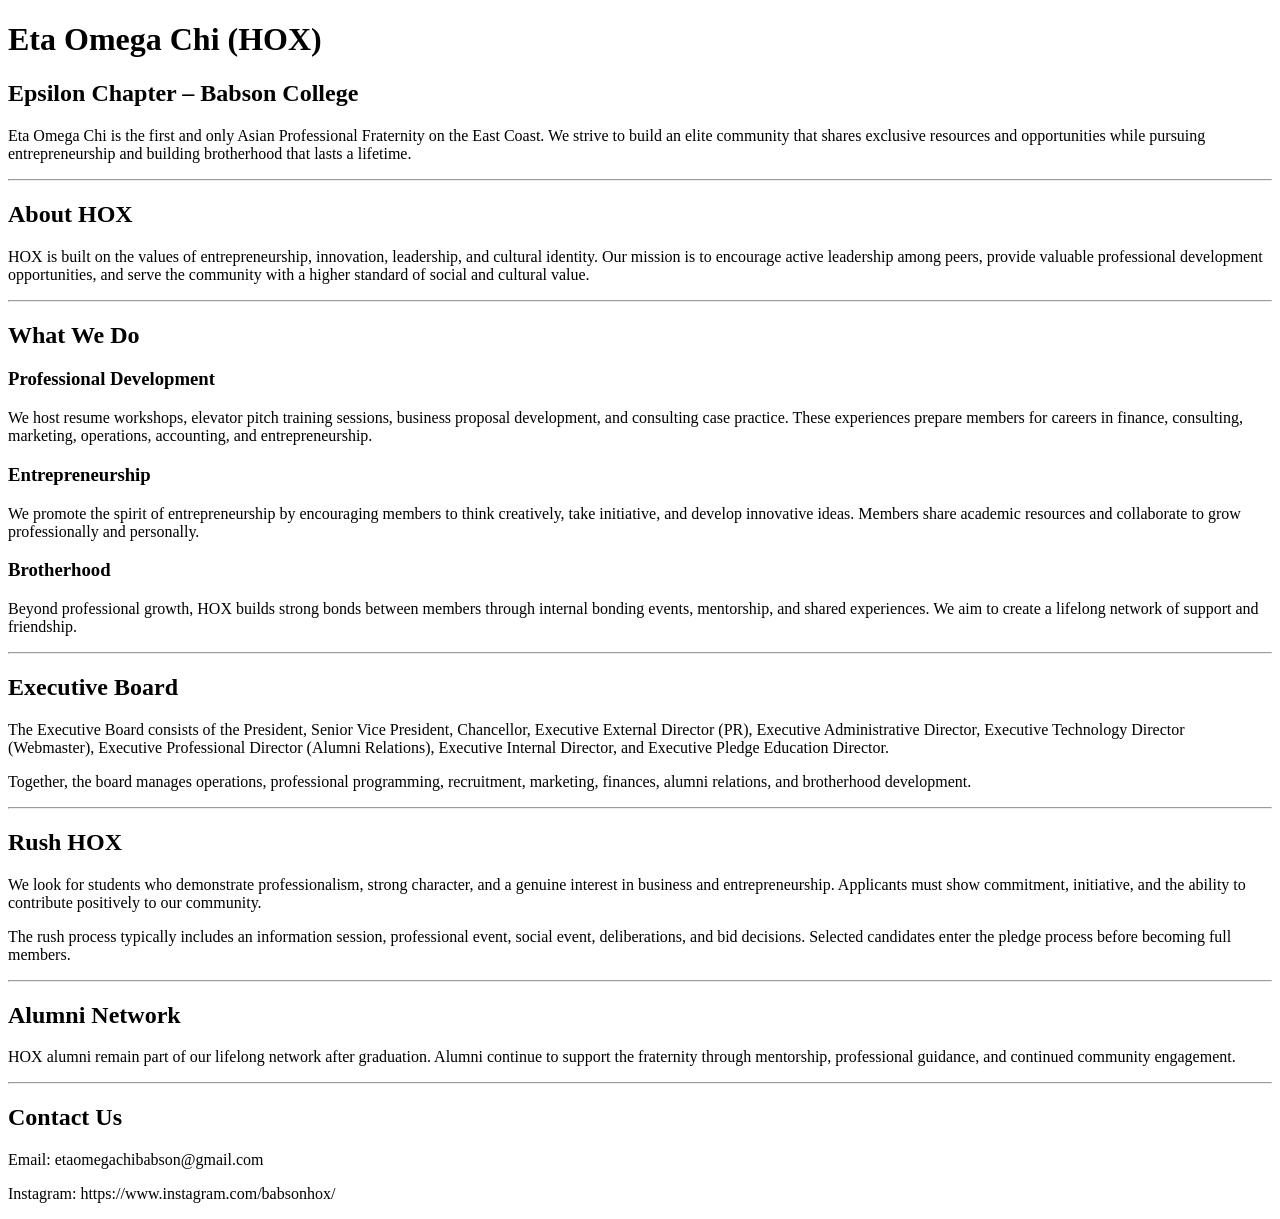
==== index.html @ 43c16685 "change name for html" ====
<!DOCTYPE html>
<html lang="en">
<head>
    <meta charset="UTF-8">
    <title>Eta Omega Chi - Epsilon Chapter</title>
</head>
<body>

    <h1>Eta Omega Chi (HOX)</h1>
    <h2>Epsilon Chapter – Babson College</h2>

    <p>
        Eta Omega Chi is the first and only Asian Professional Fraternity on the East Coast. 
        We strive to build an elite community that shares exclusive resources and opportunities 
        while pursuing entrepreneurship and building brotherhood that lasts a lifetime.
    </p>

    <hr>

    <h2>About HOX</h2>

    <p>
        HOX is built on the values of entrepreneurship, innovation, leadership, and cultural identity. 
        Our mission is to encourage active leadership among peers, provide valuable professional 
        development opportunities, and serve the community with a higher standard of social and cultural value.
    </p>

    <hr>

    <h2>What We Do</h2>

    <h3>Professional Development</h3>
    <p>
        We host resume workshops, elevator pitch training sessions, business proposal development,
        and consulting case practice. These experiences prepare members for careers in finance,
        consulting, marketing, operations, accounting, and entrepreneurship.
    </p>

    <h3>Entrepreneurship</h3>
    <p>
        We promote the spirit of entrepreneurship by encouraging members to think creatively,
        take initiative, and develop innovative ideas. Members share academic resources and
        collaborate to grow professionally and personally.
    </p>

    <h3>Brotherhood</h3>
    <p>
        Beyond professional growth, HOX builds strong bonds between members through internal
        bonding events, mentorship, and shared experiences. We aim to create a lifelong network
        of support and friendship.
    </p>

    <hr>

    <h2>Executive Board</h2>

    <p>
        The Executive Board consists of the President, Senior Vice President, Chancellor,
        Executive External Director (PR), Executive Administrative Director,
        Executive Technology Director (Webmaster), Executive Professional Director (Alumni Relations),
        Executive Internal Director, and Executive Pledge Education Director.
    </p>

    <p>
        Together, the board manages operations, professional programming, recruitment,
        marketing, finances, alumni relations, and brotherhood development.
    </p>

    <hr>

    <h2>Rush HOX</h2>

    <p>
        We look for students who demonstrate professionalism, strong character, and a genuine
        interest in business and entrepreneurship. Applicants must show commitment,
        initiative, and the ability to contribute positively to our community.
    </p>

    <p>
        The rush process typically includes an information session, professional event,
        social event, deliberations, and bid decisions. Selected candidates enter the
        pledge process before becoming full members.
    </p>

    <hr>

    <h2>Alumni Network</h2>

    <p>
        HOX alumni remain part of our lifelong network after graduation. Alumni continue
        to support the fraternity through mentorship, professional guidance, and
        continued community engagement.
    </p>

    <hr>

    <h2>Contact Us</h2>

    <p>
        Email: etaomegachibabson@gmail.com
    </p>

    <p>
        Instagram: https://www.instagram.com/babsonhox/
    </p>

</body>
</html>
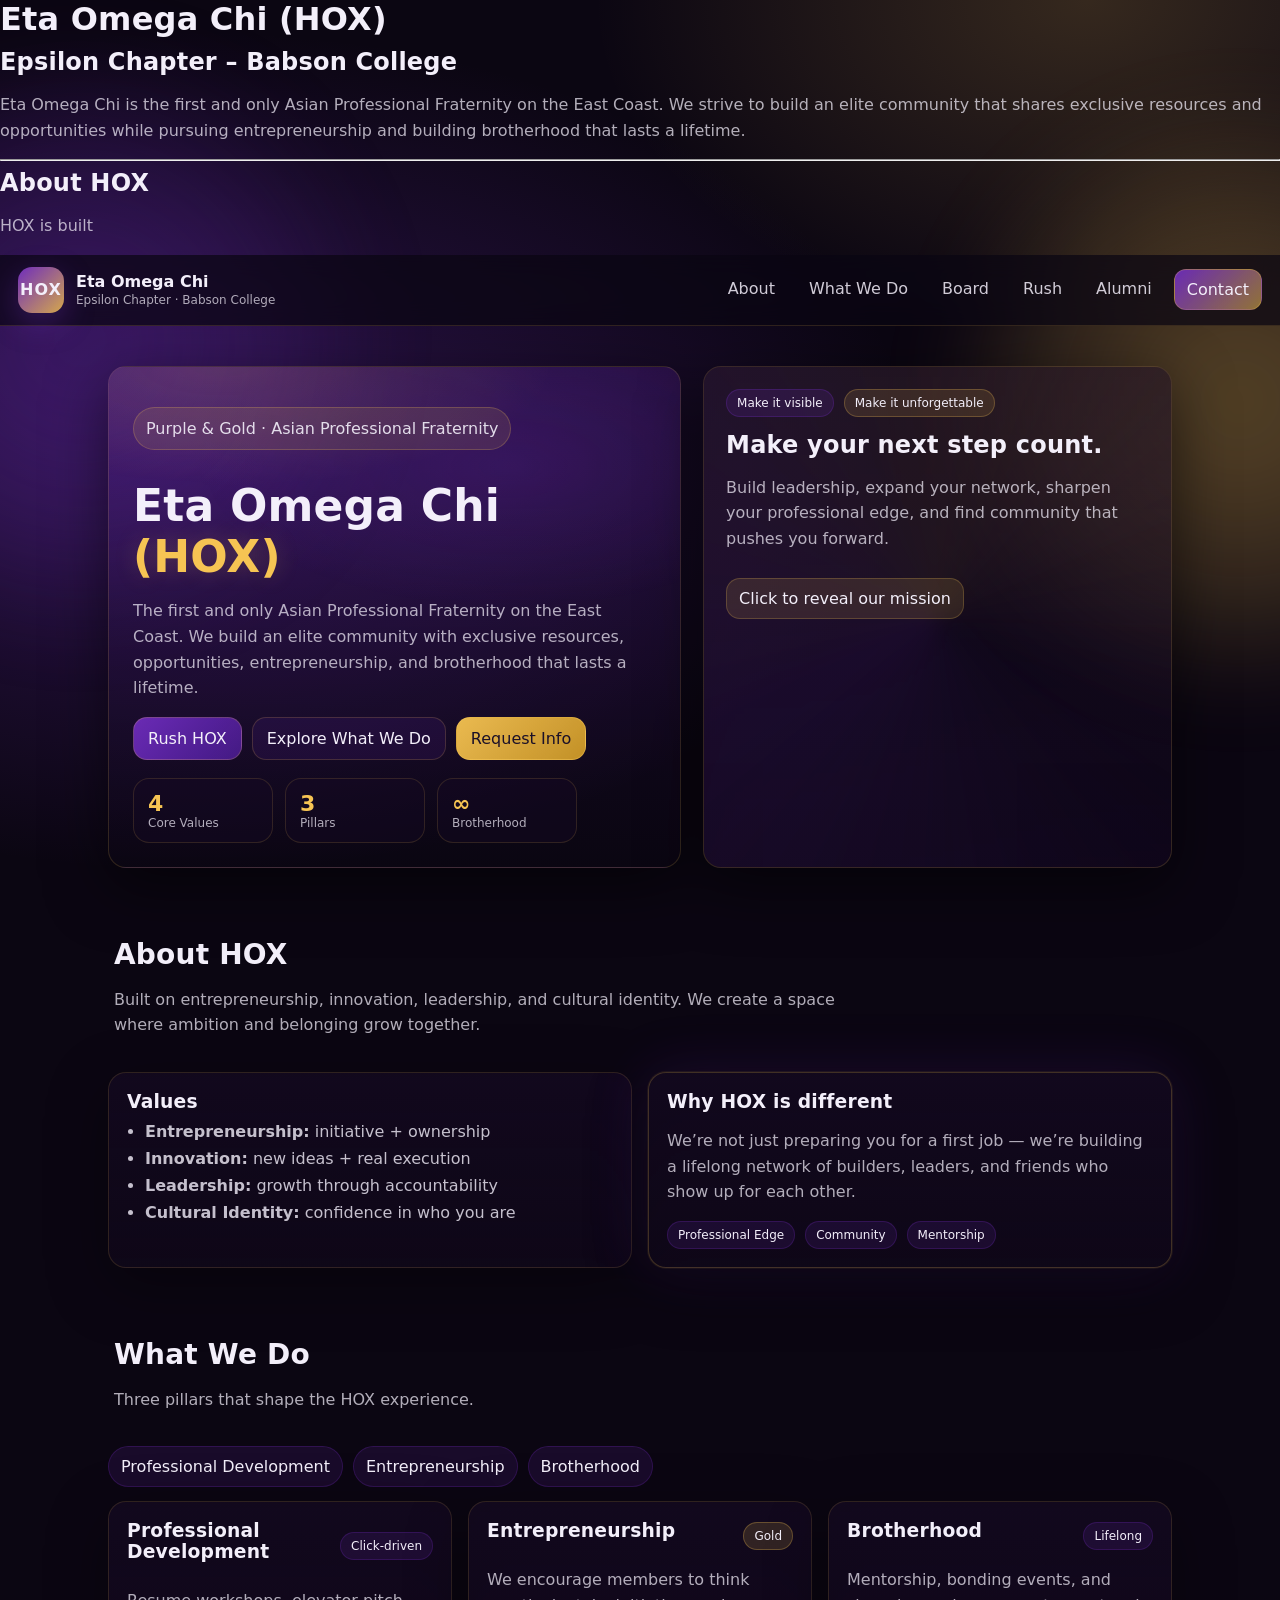
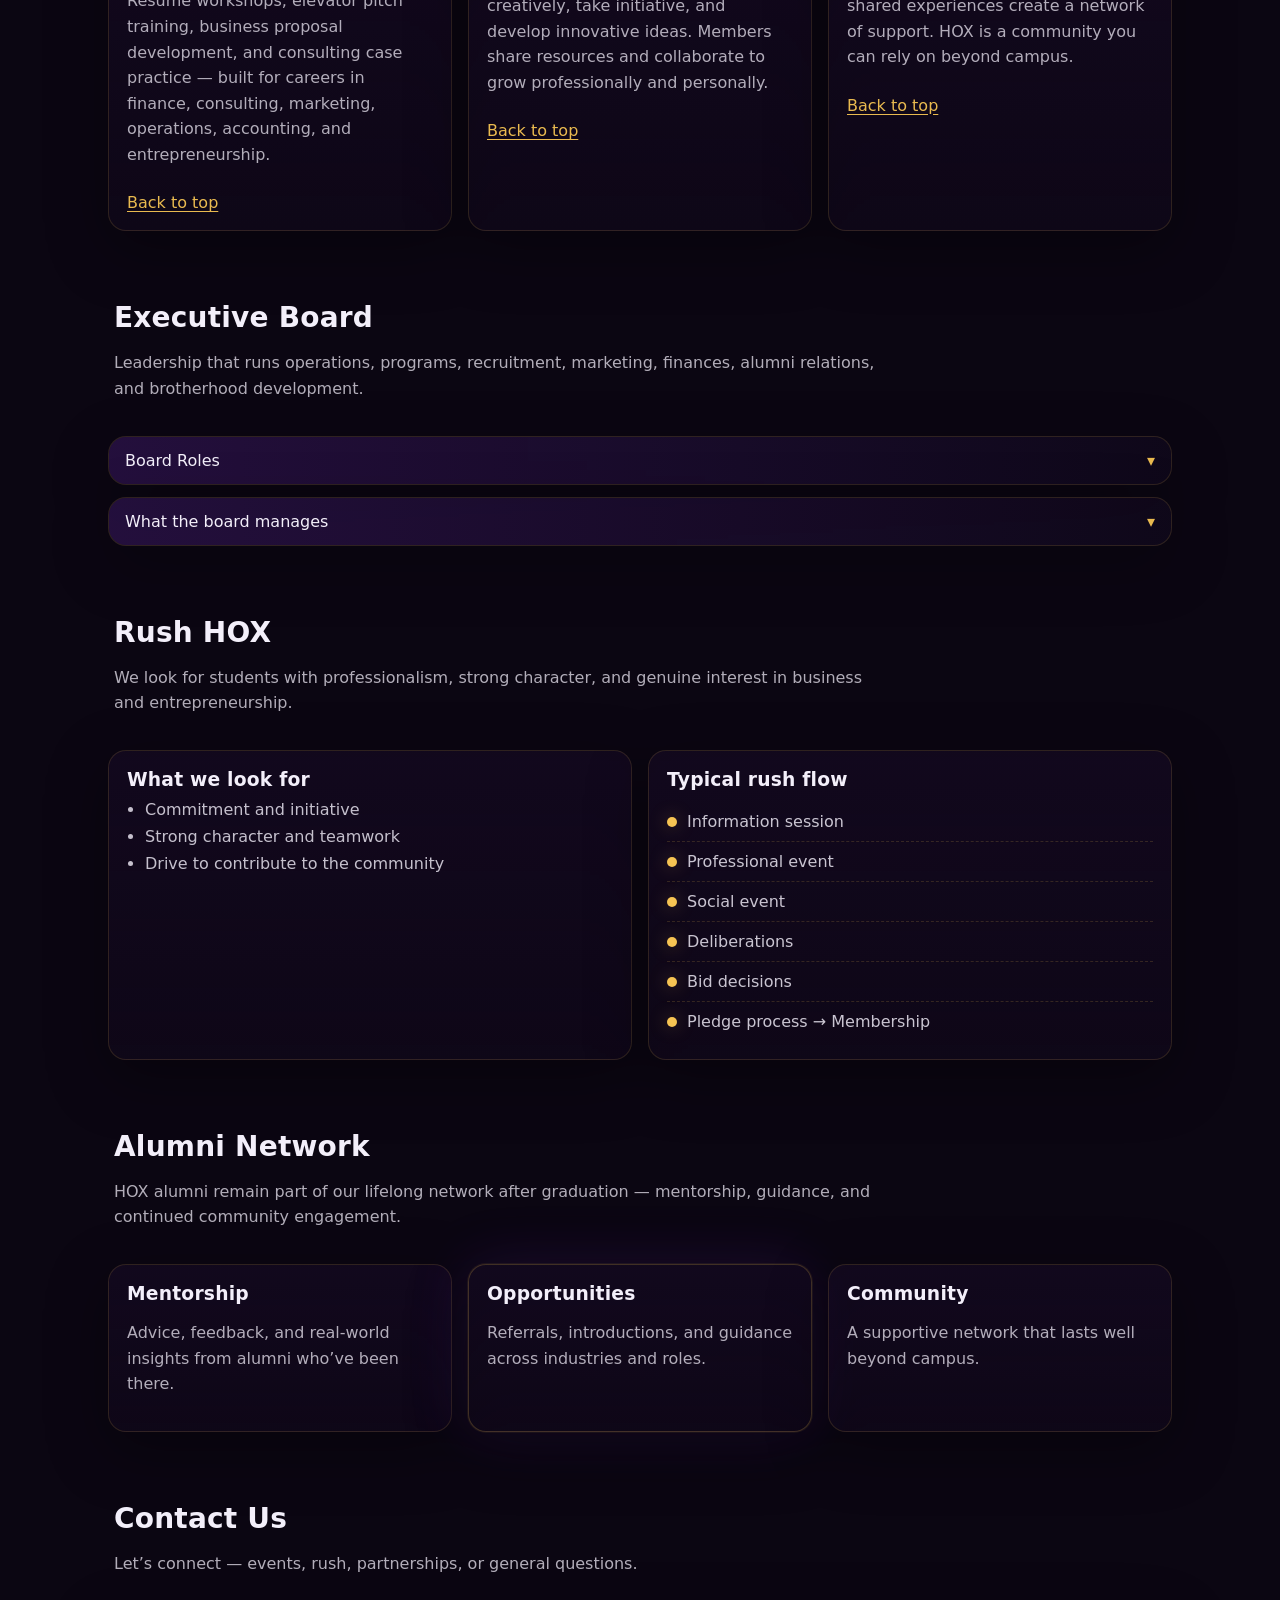
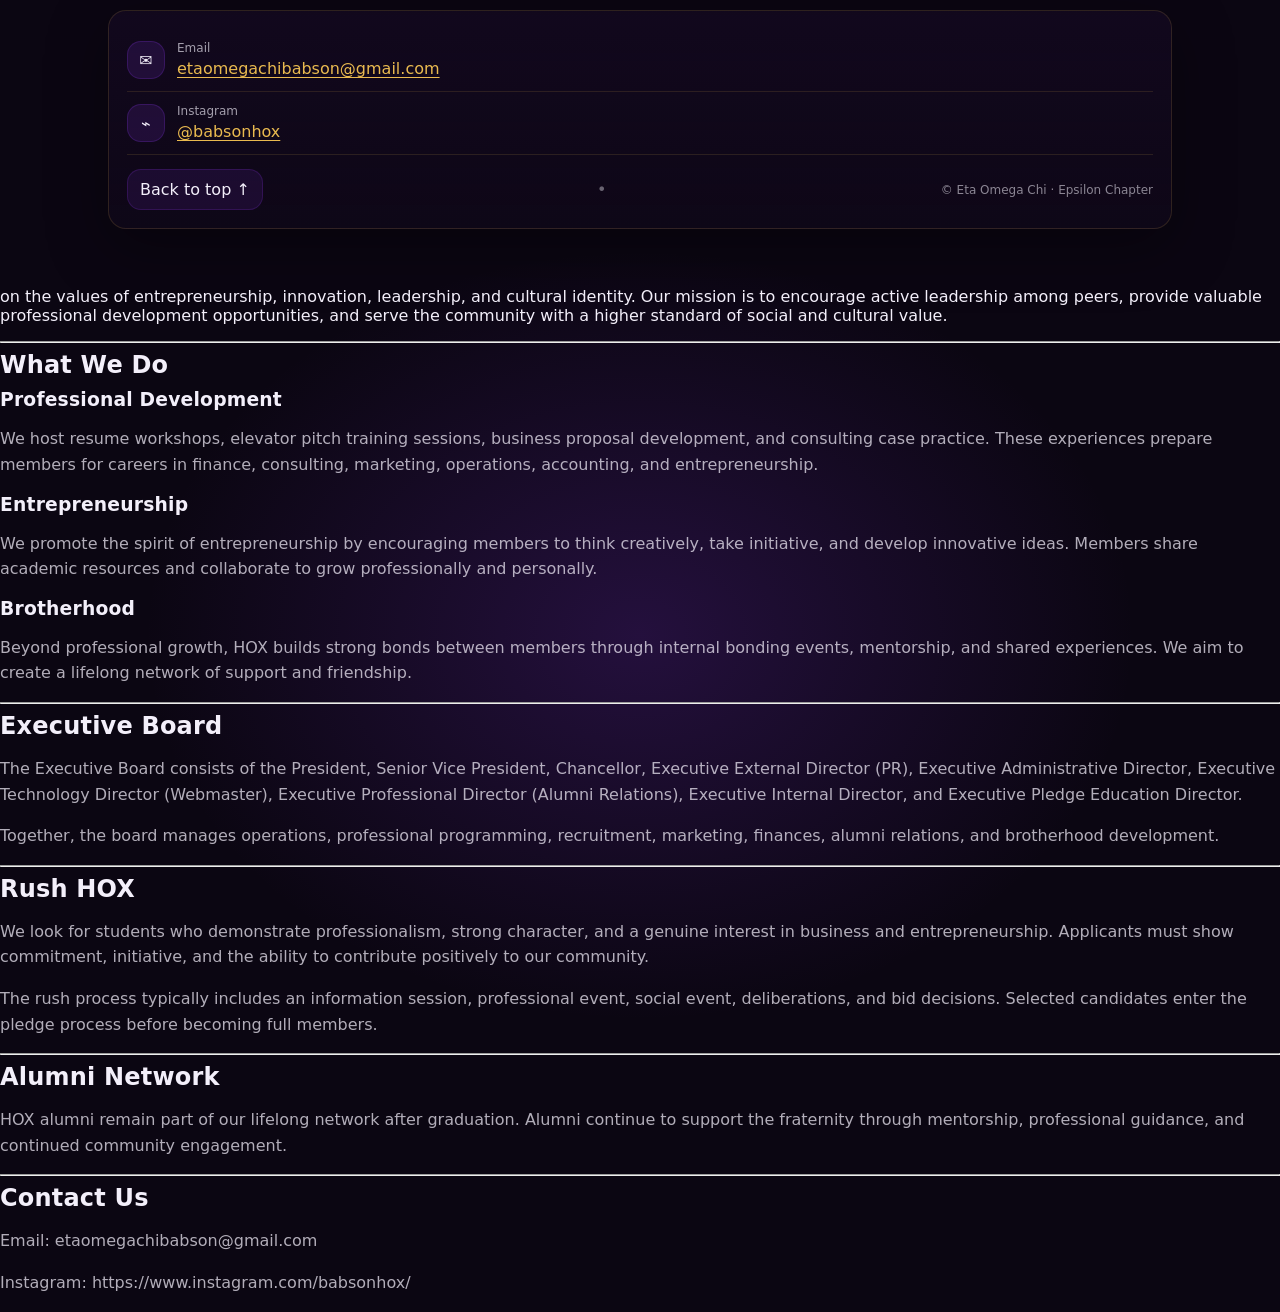
==== commit afca1398: "add css" ====
--- a/index.html
+++ b/index.html
@@ -20,7 +20,361 @@
     <h2>About HOX</h2>
 
     <p>
-        HOX is built on the values of entrepreneurship, innovation, leadership, and cultural identity. 
+        HOX is built<!DOCTYPE html>
+<html lang="en">
+<head>
+  <meta charset="UTF-8" />
+  <meta name="viewport" content="width=device-width, initial-scale=1.0"/>
+  <title>Eta Omega Chi - Epsilon Chapter</title>
+  <link rel="stylesheet" href="styles.css" />
+</head>
+
+<body id="top">
+  <!-- Top glow background -->
+  <div class="bg-orb orb-1" aria-hidden="true"></div>
+  <div class="bg-orb orb-2" aria-hidden="true"></div>
+
+  <!-- Sticky Navigation -->
+  <header class="site-header">
+    <a class="brand" href="#top" aria-label="Go to top">
+      <span class="crest" aria-hidden="true">HOX</span>
+      <span class="brand-text">
+        <span class="brand-title">Eta Omega Chi</span>
+        <span class="brand-sub">Epsilon Chapter · Babson College</span>
+      </span>
+    </a>
+
+    <nav class="nav">
+      <a href="#about">About</a>
+      <a href="#what">What We Do</a>
+      <a href="#board">Board</a>
+      <a href="#rush">Rush</a>
+      <a href="#alumni">Alumni</a>
+      <a class="cta" href="#contact">Contact</a>
+    </nav>
+  </header>
+
+  <!-- HERO -->
+  <main>
+    <section class="hero">
+      <div class="hero-inner">
+        <p class="pill">Purple & Gold · Asian Professional Fraternity</p>
+        <h1>
+          Eta Omega Chi <span class="accent">(HOX)</span>
+        </h1>
+        <p class="hero-lead">
+          The first and only Asian Professional Fraternity on the East Coast.
+          We build an elite community with exclusive resources, opportunities,
+          entrepreneurship, and brotherhood that lasts a lifetime.
+        </p>
+
+        <div class="hero-actions">
+          <a class="btn primary" href="#rush">Rush HOX</a>
+          <a class="btn ghost" href="#what">Explore What We Do</a>
+          <a class="btn gold" href="#modal">Request Info</a>
+        </div>
+
+        <!-- Stats -->
+        <div class="stats">
+          <div class="stat">
+            <div class="stat-num">4</div>
+            <div class="stat-label">Core Values</div>
+          </div>
+          <div class="stat">
+            <div class="stat-num">3</div>
+            <div class="stat-label">Pillars</div>
+          </div>
+          <div class="stat">
+            <div class="stat-num">∞</div>
+            <div class="stat-label">Brotherhood</div>
+          </div>
+        </div>
+      </div>
+
+      <div class="hero-card">
+        <div class="hero-card-top">
+          <span class="tag">Make it visible</span>
+          <span class="tag goldtag">Make it unforgettable</span>
+        </div>
+        <h2>Make your next step count.</h2>
+        <p>
+          Build leadership, expand your network, sharpen your professional edge,
+          and find community that pushes you forward.
+        </p>
+
+        <!-- CSS-only "reveal" using checkbox -->
+        <input class="toggle" type="checkbox" id="reveal" />
+        <label class="reveal-btn" for="reveal">Click to reveal our mission</label>
+        <div class="reveal-panel" role="region" aria-label="Mission reveal">
+          <p>
+            Our mission is to encourage active leadership among peers, provide valuable
+            professional development opportunities, and serve the community with a higher
+            standard of social and cultural value.
+          </p>
+        </div>
+      </div>
+    </section>
+
+    <!-- ABOUT -->
+    <section class="section" id="about">
+      <div class="section-head">
+        <h2>About HOX</h2>
+        <p>
+          Built on entrepreneurship, innovation, leadership, and cultural identity.
+          We create a space where ambition and belonging grow together.
+        </p>
+      </div>
+
+      <div class="grid-2">
+        <article class="card">
+          <h3>Values</h3>
+          <ul class="bullets">
+            <li><strong>Entrepreneurship:</strong> initiative + ownership</li>
+            <li><strong>Innovation:</strong> new ideas + real execution</li>
+            <li><strong>Leadership:</strong> growth through accountability</li>
+            <li><strong>Cultural Identity:</strong> confidence in who you are</li>
+          </ul>
+        </article>
+
+        <article class="card glow">
+          <h3>Why HOX is different</h3>
+          <p>
+            We’re not just preparing you for a first job — we’re building a lifelong network
+            of builders, leaders, and friends who show up for each other.
+          </p>
+          <div class="mini-row">
+            <span class="mini">Professional Edge</span>
+            <span class="mini">Community</span>
+            <span class="mini">Mentorship</span>
+          </div>
+        </article>
+      </div>
+    </section>
+
+    <!-- WHAT WE DO -->
+    <section class="section" id="what">
+      <div class="section-head">
+        <h2>What We Do</h2>
+        <p>Three pillars that shape the HOX experience.</p>
+      </div>
+
+      <!-- Clickable cards via :target -->
+      <div class="pill-nav" aria-label="Pillars navigation">
+        <a href="#pd">Professional Development</a>
+        <a href="#ent">Entrepreneurship</a>
+        <a href="#bro">Brotherhood</a>
+      </div>
+
+      <div class="pillars">
+        <article class="pillar-card" id="pd">
+          <div class="pillar-top">
+            <h3>Professional Development</h3>
+            <span class="badge">Click-driven</span>
+          </div>
+          <p>
+            Resume workshops, elevator pitch training, business proposal development,
+            and consulting case practice — built for careers in finance, consulting,
+            marketing, operations, accounting, and entrepreneurship.
+          </p>
+          <a class="link" href="#what">Back to top</a>
+        </article>
+
+        <article class="pillar-card" id="ent">
+          <div class="pillar-top">
+            <h3>Entrepreneurship</h3>
+            <span class="badge gold">Gold</span>
+          </div>
+          <p>
+            We encourage members to think creatively, take initiative, and develop
+            innovative ideas. Members share resources and collaborate to grow professionally
+            and personally.
+          </p>
+          <a class="link" href="#what">Back to top</a>
+        </article>
+
+        <article class="pillar-card" id="bro">
+          <div class="pillar-top">
+            <h3>Brotherhood</h3>
+            <span class="badge">Lifelong</span>
+          </div>
+          <p>
+            Mentorship, bonding events, and shared experiences create a network of support.
+            HOX is a community you can rely on beyond campus.
+          </p>
+          <a class="link" href="#what">Back to top</a>
+        </article>
+      </div>
+    </section>
+
+    <!-- EXEC BOARD -->
+    <section class="section" id="board">
+      <div class="section-head">
+        <h2>Executive Board</h2>
+        <p>
+          Leadership that runs operations, programs, recruitment, marketing, finances,
+          alumni relations, and brotherhood development.
+        </p>
+      </div>
+
+      <!-- CSS-only accordion -->
+      <div class="accordion">
+        <div class="acc-item">
+          <input class="acc-toggle" type="checkbox" id="acc1">
+          <label class="acc-title" for="acc1">
+            Board Roles <span class="chev" aria-hidden="true">▾</span>
+          </label>
+          <div class="acc-panel">
+            <ul class="bullets">
+              <li>President</li>
+              <li>Senior Vice President</li>
+              <li>Chancellor</li>
+              <li>Executive External Director (PR)</li>
+              <li>Executive Administrative Director</li>
+              <li>Executive Technology Director (Webmaster)</li>
+              <li>Executive Professional Director (Alumni Relations)</li>
+              <li>Executive Internal Director</li>
+              <li>Executive Pledge Education Director</li>
+            </ul>
+          </div>
+        </div>
+
+        <div class="acc-item">
+          <input class="acc-toggle" type="checkbox" id="acc2">
+          <label class="acc-title" for="acc2">
+            What the board manages <span class="chev" aria-hidden="true">▾</span>
+          </label>
+          <div class="acc-panel">
+            <p>
+              The board oversees day-to-day operations, professional programming,
+              recruitment, marketing, finances, alumni engagement, and community-building.
+            </p>
+          </div>
+        </div>
+      </div>
+    </section>
+
+    <!-- RUSH -->
+    <section class="section" id="rush">
+      <div class="section-head">
+        <h2>Rush HOX</h2>
+        <p>
+          We look for students with professionalism, strong character, and genuine interest
+          in business and entrepreneurship.
+        </p>
+      </div>
+
+      <div class="grid-2">
+        <article class="card">
+          <h3>What we look for</h3>
+          <ul class="bullets">
+            <li>Commitment and initiative</li>
+            <li>Strong character and teamwork</li>
+            <li>Drive to contribute to the community</li>
+          </ul>
+        </article>
+
+        <article class="card timeline">
+          <h3>Typical rush flow</h3>
+          <ol class="steps">
+            <li><span class="dot"></span> Information session</li>
+            <li><span class="dot"></span> Professional event</li>
+            <li><span class="dot"></span> Social event</li>
+            <li><span class="dot"></span> Deliberations</li>
+            <li><span class="dot"></span> Bid decisions</li>
+            <li><span class="dot"></span> Pledge process → Membership</li>
+          </ol>
+        </article>
+      </div>
+
+      
+    </section>
+
+    <!-- ALUMNI -->
+    <section class="section" id="alumni">
+      <div class="section-head">
+        <h2>Alumni Network</h2>
+        <p>
+          HOX alumni remain part of our lifelong network after graduation — mentorship,
+          guidance, and continued community engagement.
+        </p>
+      </div>
+
+      <div class="grid-3">
+        <article class="card hoverlift">
+          <h3>Mentorship</h3>
+          <p>Advice, feedback, and real-world insights from alumni who’ve been there.</p>
+        </article>
+        <article class="card hoverlift glow">
+          <h3>Opportunities</h3>
+          <p>Referrals, introductions, and guidance across industries and roles.</p>
+        </article>
+        <article class="card hoverlift">
+          <h3>Community</h3>
+          <p>A supportive network that lasts well beyond campus.</p>
+        </article>
+      </div>
+    </section>
+
+    <!-- CONTACT -->
+    <section class="section" id="contact">
+      <div class="section-head">
+        <h2>Contact Us</h2>
+        <p>Let’s connect — events, rush, partnerships, or general questions.</p>
+      </div>
+
+      <div class="contact-card">
+        <div class="contact-row">
+          <span class="icon" aria-hidden="true">✉</span>
+          <div>
+            <div class="label">Email</div>
+            <a class="contact-link" href="mailto:etaomegachibabson@gmail.com">etaomegachibabson@gmail.com</a>
+          </div>
+        </div>
+
+        <div class="contact-row">
+          <span class="icon" aria-hidden="true">⌁</span>
+          <div>
+            <div class="label">Instagram</div>
+            <a class="contact-link" href="https://www.instagram.com/babsonhox/" target="_blank" rel="noreferrer">
+              @babsonhox
+            </a>
+          </div>
+        </div>
+
+        <div class="footer-mini">
+          <a class="backtop" href="#top">Back to top ↑</a>
+          <span class="sep">•</span>
+          <span class="fine">© Eta Omega Chi · Epsilon Chapter</span>
+        </div>
+      </div>
+    </section>
+  </main>
+
+  <!-- CSS-only MODAL (no JS) using :target -->
+  <section class="modal" id="modal" aria-label="Request info modal">
+    <div class="modal-box" role="dialog" aria-modal="true">
+      <div class="modal-head">
+        <h2>Request Information</h2>
+        <a class="modal-close" href="#top" aria-label="Close modal">✕</a>
+      </div>
+      <p class="modal-text">
+        Want rush updates or event info? Email us or DM us on Instagram — we’ll get back fast.
+      </p>
+
+      <div class="modal-actions">
+        <a class="btn primary" href="mailto:etaomegachibabson@gmail.com">Email HOX</a>
+        <a class="btn gold" href="https://www.instagram.com/babsonhox/" target="_blank" rel="noreferrer">DM Instagram</a>
+        <a class="btn ghost" href="#top">Close</a>
+      </div>
+
+      <p class="modal-fine">
+        (This popup is pure HTML+CSS using <code>:target</code> — no JavaScript.)
+      </p>
+    </div>
+  </section>
+
+</body>
+</html> on the values of entrepreneurship, innovation, leadership, and cultural identity. 
         Our mission is to encourage active leadership among peers, provide valuable professional 
         development opportunities, and serve the community with a higher standard of social and cultural value.
     </p>
--- a/styles.css
+++ b/styles.css
@@ -0,0 +1,631 @@
+/* ---------- Base ---------- */
+:root{
+  --bg: #0b0612;
+  --panel: rgba(22, 10, 36, 0.78);
+  --panel2: rgba(32, 14, 52, 0.70);
+  --text: #f3effa;
+  --muted: rgba(243, 239, 250, 0.72);
+
+  --purple: #6f2dbd;
+  --purple2:#4c1d95;
+  --gold: #f6c453;
+  --gold2:#f0b429;
+
+  --border: rgba(246,196,83,0.22);
+  --shadow: 0 18px 60px rgba(0,0,0,0.55);
+  --radius: 18px;
+}
+
+*{ box-sizing:border-box; }
+html{ scroll-behavior:smooth; }
+body{
+  margin:0;
+  font-family: ui-sans-serif, system-ui, -apple-system, Segoe UI, Roboto, Arial, sans-serif;
+  color:var(--text);
+  background:
+    radial-gradient(1200px 700px at 15% 10%, rgba(111,45,189,0.35), transparent 60%),
+    radial-gradient(900px 600px at 85% 0%, rgba(246,196,83,0.18), transparent 55%),
+    radial-gradient(900px 700px at 50% 85%, rgba(111,45,189,0.25), transparent 55%),
+    var(--bg);
+  overflow-x:hidden;
+}
+
+a{ color:inherit; text-decoration:none; }
+p{ color:var(--muted); line-height:1.6; }
+h1,h2,h3{ margin:0 0 10px 0; letter-spacing:0.2px; }
+main{ padding-bottom:40px; }
+
+/* ---------- Floating Orbs ---------- */
+.bg-orb{
+  position:fixed;
+  width:520px;
+  height:520px;
+  border-radius:50%;
+  filter: blur(55px);
+  opacity:0.35;
+  z-index:-1;
+  animation: floaty 10s ease-in-out infinite;
+}
+.orb-1{ left:-180px; top:80px; background: radial-gradient(circle, rgba(111,45,189,1), rgba(111,45,189,0)); }
+.orb-2{ right:-220px; top:140px; background: radial-gradient(circle, rgba(246,196,83,1), rgba(246,196,83,0)); animation-duration: 12s; }
+
+@keyframes floaty{
+  0%,100%{ transform: translateY(0) translateX(0) scale(1); }
+  50%{ transform: translateY(-18px) translateX(12px) scale(1.04); }
+}
+
+/* ---------- Header / Nav ---------- */
+.site-header{
+  position:sticky;
+  top:0;
+  z-index:50;
+  display:flex;
+  align-items:center;
+  justify-content:space-between;
+  gap:18px;
+  padding:12px 18px;
+  background: rgba(10, 6, 18, 0.72);
+  backdrop-filter: blur(12px);
+  border-bottom:1px solid rgba(246,196,83,0.15);
+}
+
+.brand{
+  display:flex;
+  align-items:center;
+  gap:12px;
+  min-width: 260px;
+}
+.crest{
+  display:grid;
+  place-items:center;
+  width:46px;
+  height:46px;
+  border-radius:14px;
+  background: linear-gradient(135deg, rgba(111,45,189,1), rgba(246,196,83,0.85));
+  box-shadow: 0 10px 30px rgba(111,45,189,0.35);
+  font-weight:900;
+  letter-spacing:1px;
+}
+.brand-title{ display:block; font-weight:800; }
+.brand-sub{ display:block; font-size:12px; color:rgba(243,239,250,0.7); margin-top:2px; }
+
+.nav{
+  display:flex;
+  gap:10px;
+  flex-wrap:wrap;
+  justify-content:flex-end;
+}
+.nav a{
+  padding:10px 12px;
+  border-radius:12px;
+  color:rgba(243,239,250,0.85);
+  transition: transform .2s ease, background .2s ease, box-shadow .2s ease, color .2s ease;
+}
+.nav a:hover{
+  background: rgba(111,45,189,0.18);
+  color:var(--text);
+  transform: translateY(-1px);
+  box-shadow: 0 10px 30px rgba(111,45,189,0.18);
+}
+.nav .cta{
+  background: linear-gradient(135deg, rgba(111,45,189,0.95), rgba(246,196,83,0.55));
+  border:1px solid rgba(246,196,83,0.25);
+  color:var(--text);
+}
+
+/* ---------- Hero ---------- */
+.hero{
+  display:grid;
+  grid-template-columns: 1.1fr 0.9fr;
+  gap:22px;
+  align-items:stretch;
+  max-width: 1100px;
+  margin: 22px auto 0;
+  padding: 18px;
+}
+.hero-inner{
+  padding: 24px;
+  border-radius: var(--radius);
+  background: linear-gradient(180deg, rgba(111,45,189,0.20), rgba(10,6,18,0.30));
+  border:1px solid rgba(246,196,83,0.16);
+  box-shadow: var(--shadow);
+  position:relative;
+  overflow:hidden;
+}
+.hero-inner::before{
+  content:"";
+  position:absolute;
+  inset:-2px;
+  background: radial-gradient(600px 220px at 20% 0%, rgba(246,196,83,0.18), transparent 55%),
+              radial-gradient(520px 240px at 70% 20%, rgba(111,45,189,0.22), transparent 60%);
+  opacity:0.85;
+  pointer-events:none;
+}
+
+.pill{
+  display:inline-flex;
+  gap:10px;
+  align-items:center;
+  padding:8px 12px;
+  border-radius:999px;
+  background: rgba(246,196,83,0.11);
+  border:1px solid rgba(246,196,83,0.22);
+  color: rgba(243,239,250,0.9);
+  width:fit-content;
+  position:relative;
+  z-index:1;
+}
+.hero h1{
+  font-size: 44px;
+  margin-top: 14px;
+  position:relative;
+  z-index:1;
+}
+.accent{
+  color: var(--gold);
+  text-shadow: 0 0 22px rgba(246,196,83,0.22);
+}
+.hero-lead{
+  font-size: 16px;
+  max-width: 62ch;
+  position:relative;
+  z-index:1;
+}
+
+.hero-actions{
+  display:flex;
+  gap:10px;
+  flex-wrap:wrap;
+  margin-top: 16px;
+  position:relative;
+  z-index:1;
+}
+
+.btn{
+  display:inline-flex;
+  align-items:center;
+  justify-content:center;
+  padding:11px 14px;
+  border-radius:14px;
+  border:1px solid rgba(246,196,83,0.18);
+  background: rgba(22, 10, 36, 0.35);
+  color: var(--text);
+  transition: transform .2s ease, box-shadow .2s ease, background .2s ease;
+}
+.btn:hover{ transform: translateY(-2px); box-shadow: 0 18px 50px rgba(0,0,0,0.35); }
+.btn.primary{
+  background: linear-gradient(135deg, rgba(111,45,189,0.95), rgba(76,29,149,0.85));
+  border-color: rgba(246,196,83,0.22);
+}
+.btn.gold{
+  background: linear-gradient(135deg, rgba(246,196,83,0.95), rgba(240,180,41,0.80));
+  color:#1b1028;
+  border-color: rgba(246,196,83,0.42);
+}
+.btn.ghost{
+  background: rgba(111,45,189,0.12);
+}
+
+.stats{
+  display:flex;
+  gap:12px;
+  margin-top:18px;
+  position:relative;
+  z-index:1;
+  flex-wrap:wrap;
+}
+.stat{
+  min-width: 140px;
+  padding:12px 14px;
+  border-radius:16px;
+  background: rgba(22,10,36,0.42);
+  border:1px solid rgba(246,196,83,0.14);
+}
+.stat-num{
+  font-size:22px;
+  font-weight:900;
+  color: var(--gold);
+}
+.stat-label{
+  font-size:12px;
+  color: rgba(243,239,250,0.72);
+}
+
+/* Right hero card */
+.hero-card{
+  padding: 22px;
+  border-radius: var(--radius);
+  background: linear-gradient(180deg, rgba(22,10,36,0.65), rgba(22,10,36,0.35));
+  border:1px solid rgba(246,196,83,0.16);
+  box-shadow: var(--shadow);
+  position:relative;
+  overflow:hidden;
+}
+.hero-card::after{
+  content:"";
+  position:absolute;
+  inset:-50px;
+  background:
+    conic-gradient(from 120deg, rgba(111,45,189,0.0), rgba(111,45,189,0.18), rgba(246,196,83,0.12), rgba(111,45,189,0.0));
+  opacity:0.6;
+  filter: blur(10px);
+  animation: spin 9s linear infinite;
+  pointer-events:none;
+}
+@keyframes spin{
+  from{ transform: rotate(0deg); }
+  to{ transform: rotate(360deg); }
+}
+.hero-card-top{
+  display:flex;
+  gap:10px;
+  flex-wrap:wrap;
+  position:relative;
+  z-index:1;
+}
+.tag{
+  font-size:12px;
+  padding:6px 10px;
+  border-radius:999px;
+  background: rgba(111,45,189,0.16);
+  border: 1px solid rgba(111,45,189,0.28);
+}
+.goldtag{
+  background: rgba(246,196,83,0.12);
+  border-color: rgba(246,196,83,0.25);
+}
+.hero-card h2{ margin-top: 14px; position:relative; z-index:1; }
+.hero-card p{ position:relative; z-index:1; }
+
+/* Reveal toggle */
+.toggle{ position:absolute; opacity:0; pointer-events:none; }
+.reveal-btn{
+  display:inline-block;
+  margin-top: 10px;
+  padding:10px 12px;
+  border-radius:14px;
+  background: rgba(246,196,83,0.12);
+  border:1px solid rgba(246,196,83,0.22);
+  cursor:pointer;
+  position:relative;
+  z-index:1;
+  transition: transform .2s ease, box-shadow .2s ease, background .2s ease;
+}
+.reveal-btn:hover{ transform: translateY(-2px); box-shadow: 0 18px 50px rgba(0,0,0,0.35); }
+.reveal-panel{
+  max-height:0;
+  overflow:hidden;
+  opacity:0;
+  margin-top:10px;
+  padding:0 2px;
+  transition: max-height .35s ease, opacity .25s ease;
+  position:relative;
+  z-index:1;
+}
+.toggle:checked + .reveal-btn + .reveal-panel{
+  max-height:220px;
+  opacity:1;
+}
+
+/* ---------- Sections ---------- */
+.section{
+  max-width: 1100px;
+  margin: 22px auto 0;
+  padding: 18px;
+}
+.section-head{
+  padding: 12px 6px 18px 6px;
+}
+.section-head h2{
+  font-size:28px;
+}
+.section-head p{
+  max-width: 75ch;
+}
+
+.grid-2{
+  display:grid;
+  grid-template-columns: 1fr 1fr;
+  gap:16px;
+}
+.grid-3{
+  display:grid;
+  grid-template-columns: 1fr 1fr 1fr;
+  gap:16px;
+}
+
+.card{
+  padding: 18px;
+  border-radius: var(--radius);
+  background: linear-gradient(180deg, rgba(22,10,36,0.62), rgba(22,10,36,0.32));
+  border: 1px solid rgba(246,196,83,0.14);
+  box-shadow: 0 18px 60px rgba(0,0,0,0.35);
+  position:relative;
+  overflow:hidden;
+}
+.card.glow{
+  border-color: rgba(246,196,83,0.22);
+  box-shadow:
+    0 18px 60px rgba(0,0,0,0.40),
+    0 0 0 1px rgba(246,196,83,0.08),
+    0 0 60px rgba(111,45,189,0.20);
+}
+.hoverlift{
+  transition: transform .2s ease, box-shadow .2s ease;
+}
+.hoverlift:hover{
+  transform: translateY(-4px);
+  box-shadow: 0 26px 70px rgba(0,0,0,0.45);
+}
+
+.bullets{
+  padding-left: 18px;
+  margin: 10px 0 0 0;
+}
+.bullets li{ margin: 8px 0; color: rgba(243,239,250,0.80); }
+.mini-row{ display:flex; gap:10px; flex-wrap:wrap; margin-top: 12px; }
+.mini{
+  font-size:12px;
+  padding:6px 10px;
+  border-radius:999px;
+  background: rgba(111,45,189,0.14);
+  border:1px solid rgba(111,45,189,0.26);
+}
+
+/* ---------- Pillar nav + :target highlights ---------- */
+.pill-nav{
+  display:flex;
+  gap:10px;
+  flex-wrap:wrap;
+  margin: 0 0 14px 0;
+}
+.pill-nav a{
+  padding:10px 12px;
+  border-radius:999px;
+  background: rgba(111,45,189,0.14);
+  border:1px solid rgba(111,45,189,0.26);
+  transition: transform .2s ease, background .2s ease, box-shadow .2s ease;
+}
+.pill-nav a:hover{
+  transform: translateY(-2px);
+  background: rgba(111,45,189,0.20);
+  box-shadow: 0 18px 50px rgba(0,0,0,0.35);
+}
+
+.pillars{
+  display:grid;
+  grid-template-columns: 1fr 1fr 1fr;
+  gap:16px;
+}
+.pillar-card{
+  padding:18px;
+  border-radius: var(--radius);
+  background: linear-gradient(180deg, rgba(22,10,36,0.62), rgba(22,10,36,0.30));
+  border:1px solid rgba(246,196,83,0.14);
+  box-shadow: 0 18px 60px rgba(0,0,0,0.35);
+  position:relative;
+  transition: transform .2s ease, box-shadow .2s ease, border-color .2s ease;
+}
+.pillar-card:hover{
+  transform: translateY(-3px);
+  box-shadow: 0 26px 70px rgba(0,0,0,0.45);
+}
+.pillar-top{
+  display:flex;
+  align-items:center;
+  justify-content:space-between;
+  gap:10px;
+}
+.badge{
+  font-size:12px;
+  padding:6px 10px;
+  border-radius:999px;
+  background: rgba(111,45,189,0.14);
+  border:1px solid rgba(111,45,189,0.26);
+  white-space:nowrap;
+}
+.badge.gold{
+  background: rgba(246,196,83,0.14);
+  border-color: rgba(246,196,83,0.28);
+}
+.link{
+  display:inline-block;
+  margin-top: 10px;
+  color: rgba(246,196,83,0.95);
+  text-decoration: underline;
+  text-underline-offset: 3px;
+}
+
+/* :target “clicked” section glow */
+.pillar-card:target{
+  outline: 2px solid rgba(246,196,83,0.55);
+  box-shadow:
+    0 26px 70px rgba(0,0,0,0.45),
+    0 0 0 6px rgba(246,196,83,0.10),
+    0 0 70px rgba(246,196,83,0.18);
+}
+
+/* ---------- Accordion ---------- */
+.accordion{
+  display:grid;
+  gap:12px;
+}
+.acc-item{
+  border-radius: var(--radius);
+  overflow:hidden;
+  border:1px solid rgba(246,196,83,0.14);
+  background: rgba(22,10,36,0.40);
+  box-shadow: 0 18px 60px rgba(0,0,0,0.25);
+}
+.acc-toggle{ position:absolute; opacity:0; pointer-events:none; }
+.acc-title{
+  display:flex;
+  justify-content:space-between;
+  align-items:center;
+  gap:12px;
+  padding: 14px 16px;
+  cursor:pointer;
+  user-select:none;
+  background: linear-gradient(90deg, rgba(111,45,189,0.22), rgba(22,10,36,0.10));
+}
+.chev{
+  transition: transform .2s ease;
+  color: rgba(246,196,83,0.95);
+}
+.acc-panel{
+  max-height:0;
+  overflow:hidden;
+  opacity:0;
+  padding: 0 16px;
+  transition: max-height .35s ease, opacity .25s ease, padding .25s ease;
+}
+.acc-toggle:checked + .acc-title + .acc-panel{
+  max-height: 520px;
+  opacity: 1;
+  padding: 14px 16px 16px;
+}
+.acc-toggle:checked + .acc-title .chev{
+  transform: rotate(180deg);
+}
+
+/* ---------- Timeline ---------- */
+.timeline{
+  position:relative;
+}
+.steps{
+  list-style:none;
+  padding:0;
+  margin: 12px 0 0 0;
+}
+.steps li{
+  display:flex;
+  align-items:flex-start;
+  gap:10px;
+  padding:10px 0;
+  color: rgba(243,239,250,0.82);
+  border-bottom: 1px dashed rgba(246,196,83,0.16);
+}
+.steps li:last-child{ border-bottom:none; }
+.dot{
+  width:10px;
+  height:10px;
+  margin-top:5px;
+  border-radius:50%;
+  background: var(--gold);
+  box-shadow: 0 0 18px rgba(246,196,83,0.35);
+}
+
+/* ---------- Callout ---------- */
+.callout{
+  margin-top: 14px;
+  padding: 14px 16px;
+  border-radius: var(--radius);
+  background: rgba(246,196,83,0.10);
+  border:1px solid rgba(246,196,83,0.20);
+}
+
+/* ---------- Contact ---------- */
+.contact-card{
+  padding: 18px;
+  border-radius: var(--radius);
+  background: linear-gradient(180deg, rgba(22,10,36,0.62), rgba(22,10,36,0.30));
+  border:1px solid rgba(246,196,83,0.14);
+  box-shadow: 0 18px 60px rgba(0,0,0,0.35);
+}
+.contact-row{
+  display:flex;
+  gap:12px;
+  align-items:flex-start;
+  padding:12px 0;
+  border-bottom: 1px solid rgba(246,196,83,0.12);
+}
+.contact-row:last-child{ border-bottom:none; }
+.icon{
+  width:38px; height:38px;
+  border-radius:14px;
+  display:grid; place-items:center;
+  background: rgba(111,45,189,0.18);
+  border:1px solid rgba(111,45,189,0.30);
+}
+.label{ font-size:12px; color: rgba(243,239,250,0.65); margin-bottom:4px; }
+.contact-link{
+  color: rgba(246,196,83,0.95);
+  text-decoration: underline;
+  text-underline-offset: 3px;
+}
+
+.footer-mini{
+  display:flex;
+  gap:10px;
+  flex-wrap:wrap;
+  align-items:center;
+  justify-content:space-between;
+  padding-top: 14px;
+}
+.backtop{
+  padding:10px 12px;
+  border-radius: 14px;
+  background: rgba(111,45,189,0.14);
+  border:1px solid rgba(111,45,189,0.26);
+}
+.sep{ color: rgba(243,239,250,0.4); }
+.fine{ color: rgba(243,239,250,0.55); font-size:12px; }
+
+/* ---------- Modal (:target) ---------- */
+.modal{
+  position:fixed;
+  inset:0;
+  background: rgba(0,0,0,0.62);
+  display:none;
+  padding: 24px;
+  z-index:100;
+}
+.modal:target{ display:grid; place-items:center; }
+
+.modal-box{
+  width:min(680px, 96vw);
+  border-radius: 22px;
+  background: linear-gradient(180deg, rgba(22,10,36,0.92), rgba(22,10,36,0.72));
+  border: 1px solid rgba(246,196,83,0.22);
+  box-shadow: 0 40px 120px rgba(0,0,0,0.65);
+  padding: 18px;
+}
+.modal-head{
+  display:flex;
+  justify-content:space-between;
+  align-items:center;
+  gap:12px;
+}
+.modal-close{
+  width:40px; height:40px;
+  display:grid; place-items:center;
+  border-radius:14px;
+  background: rgba(111,45,189,0.18);
+  border:1px solid rgba(111,45,189,0.30);
+}
+.modal-text{ margin: 10px 0 14px 0; }
+.modal-actions{
+  display:flex;
+  gap:10px;
+  flex-wrap:wrap;
+}
+.modal-fine{
+  margin-top: 12px;
+  font-size:12px;
+  color: rgba(243,239,250,0.62);
+}
+code{
+  padding: 2px 6px;
+  border-radius: 8px;
+  background: rgba(246,196,83,0.10);
+  border: 1px solid rgba(246,196,83,0.18);
+}
+
+/* ---------- Responsive ---------- */
+@media (max-width: 980px){
+  .hero{ grid-template-columns: 1fr; }
+  .pillars{ grid-template-columns: 1fr; }
+  .grid-2{ grid-template-columns: 1fr; }
+  .grid-3{ grid-template-columns: 1fr; }
+  .brand{ min-width:auto; }
+}
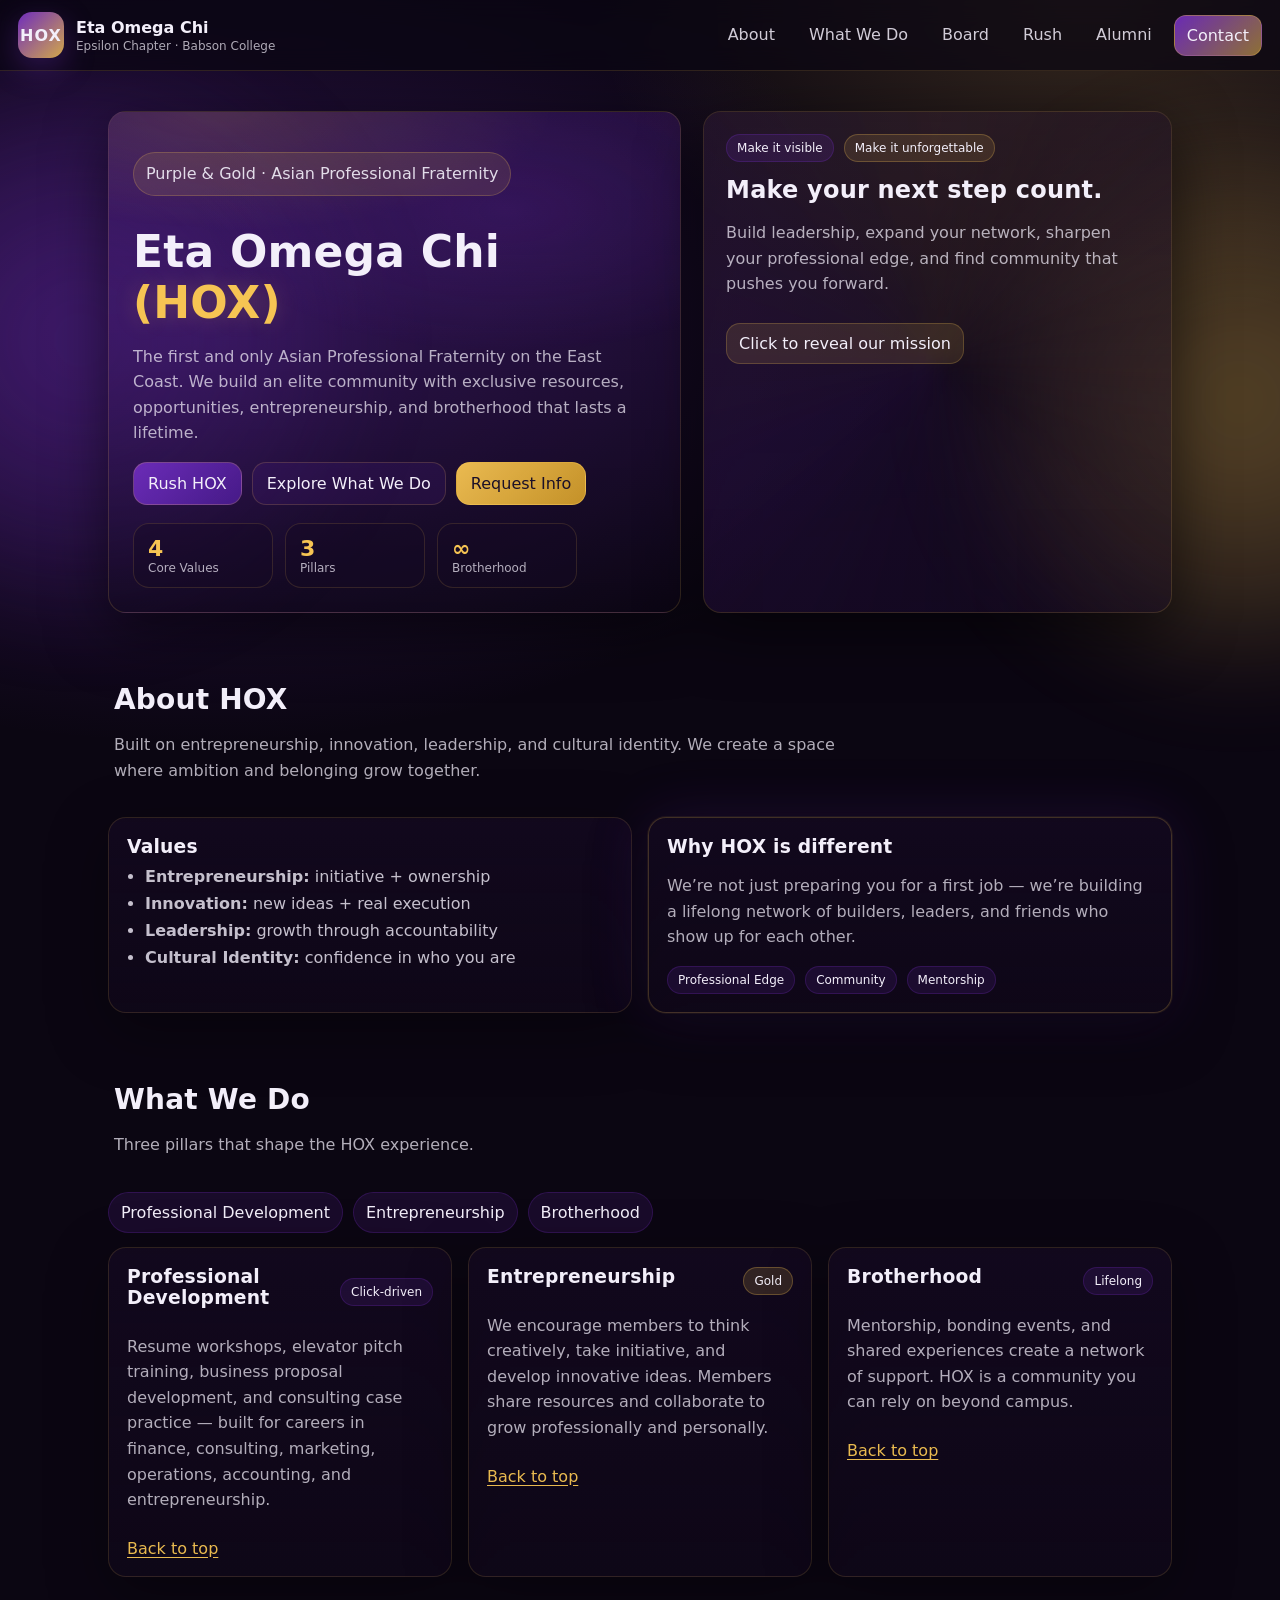
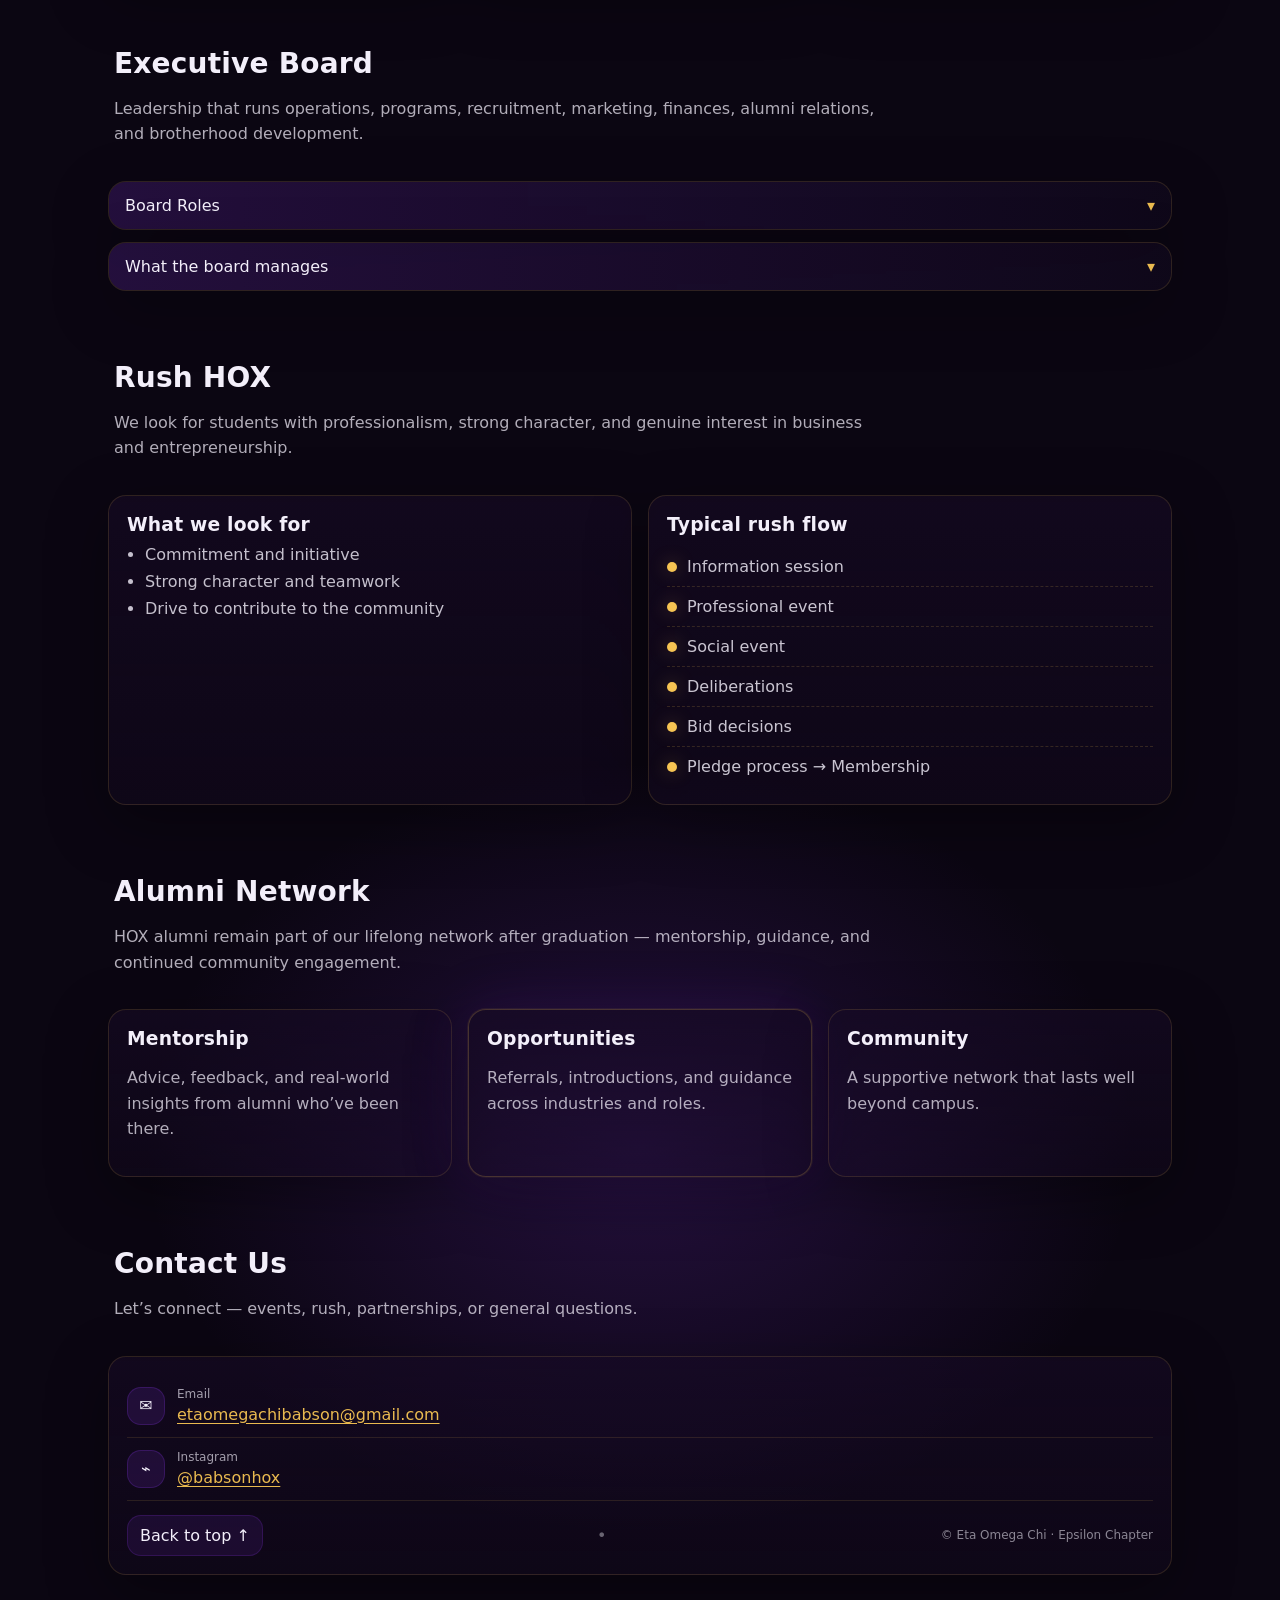
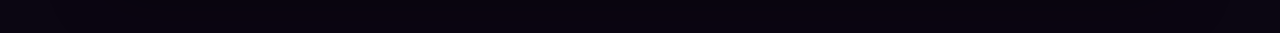
==== commit c65390bf: "update index.html" ====
--- a/index.html
+++ b/index.html
@@ -1,26 +1,4 @@
 <!DOCTYPE html>
-<html lang="en">
-<head>
-    <meta charset="UTF-8">
-    <title>Eta Omega Chi - Epsilon Chapter</title>
-</head>
-<body>
-
-    <h1>Eta Omega Chi (HOX)</h1>
-    <h2>Epsilon Chapter – Babson College</h2>
-
-    <p>
-        Eta Omega Chi is the first and only Asian Professional Fraternity on the East Coast. 
-        We strive to build an elite community that shares exclusive resources and opportunities 
-        while pursuing entrepreneurship and building brotherhood that lasts a lifetime.
-    </p>
-
-    <hr>
-
-    <h2>About HOX</h2>
-
-    <p>
-        HOX is built<!DOCTYPE html>
 <html lang="en">
 <head>
   <meta charset="UTF-8" />
@@ -374,89 +352,4 @@
   </section>
 
 </body>
-</html> on the values of entrepreneurship, innovation, leadership, and cultural identity. 
-        Our mission is to encourage active leadership among peers, provide valuable professional 
-        development opportunities, and serve the community with a higher standard of social and cultural value.
-    </p>
-
-    <hr>
-
-    <h2>What We Do</h2>
-
-    <h3>Professional Development</h3>
-    <p>
-        We host resume workshops, elevator pitch training sessions, business proposal development,
-        and consulting case practice. These experiences prepare members for careers in finance,
-        consulting, marketing, operations, accounting, and entrepreneurship.
-    </p>
-
-    <h3>Entrepreneurship</h3>
-    <p>
-        We promote the spirit of entrepreneurship by encouraging members to think creatively,
-        take initiative, and develop innovative ideas. Members share academic resources and
-        collaborate to grow professionally and personally.
-    </p>
-
-    <h3>Brotherhood</h3>
-    <p>
-        Beyond professional growth, HOX builds strong bonds between members through internal
-        bonding events, mentorship, and shared experiences. We aim to create a lifelong network
-        of support and friendship.
-    </p>
-
-    <hr>
-
-    <h2>Executive Board</h2>
-
-    <p>
-        The Executive Board consists of the President, Senior Vice President, Chancellor,
-        Executive External Director (PR), Executive Administrative Director,
-        Executive Technology Director (Webmaster), Executive Professional Director (Alumni Relations),
-        Executive Internal Director, and Executive Pledge Education Director.
-    </p>
-
-    <p>
-        Together, the board manages operations, professional programming, recruitment,
-        marketing, finances, alumni relations, and brotherhood development.
-    </p>
-
-    <hr>
-
-    <h2>Rush HOX</h2>
-
-    <p>
-        We look for students who demonstrate professionalism, strong character, and a genuine
-        interest in business and entrepreneurship. Applicants must show commitment,
-        initiative, and the ability to contribute positively to our community.
-    </p>
-
-    <p>
-        The rush process typically includes an information session, professional event,
-        social event, deliberations, and bid decisions. Selected candidates enter the
-        pledge process before becoming full members.
-    </p>
-
-    <hr>
-
-    <h2>Alumni Network</h2>
-
-    <p>
-        HOX alumni remain part of our lifelong network after graduation. Alumni continue
-        to support the fraternity through mentorship, professional guidance, and
-        continued community engagement.
-    </p>
-
-    <hr>
-
-    <h2>Contact Us</h2>
-
-    <p>
-        Email: etaomegachibabson@gmail.com
-    </p>
-
-    <p>
-        Instagram: https://www.instagram.com/babsonhox/
-    </p>
-
-</body>
 </html>
